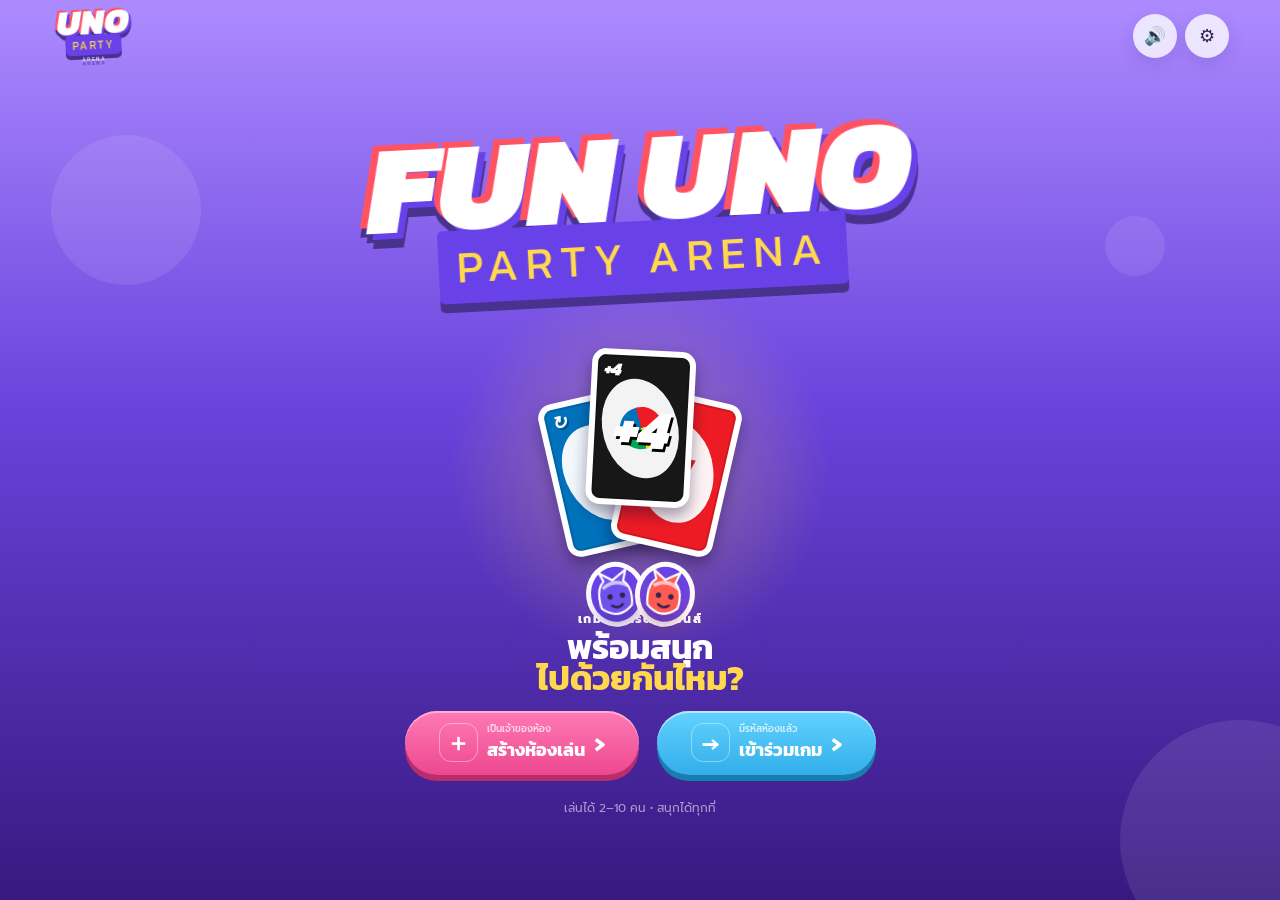
==== index.html @ 412ea960 "chore: init" ====
<!doctype html>
<html lang="th">
  <head>
    <meta charset="utf-8" />
    <meta name="viewport" content="width=device-width,initial-scale=1" />
    <meta name="theme-color" content="#6842e8" />
    <meta http-equiv="refresh" content="0; url=./prototype.html" />
    <title>UNO Party Arena</title>
    <link rel="canonical" href="./prototype.html" />
  </head>
  <body>
    <p>กำลังเปิด <a href="./prototype.html">UNO Party Arena</a>…</p>
    <script>location.replace('./prototype.html' + location.hash);</script>
  </body>
</html>
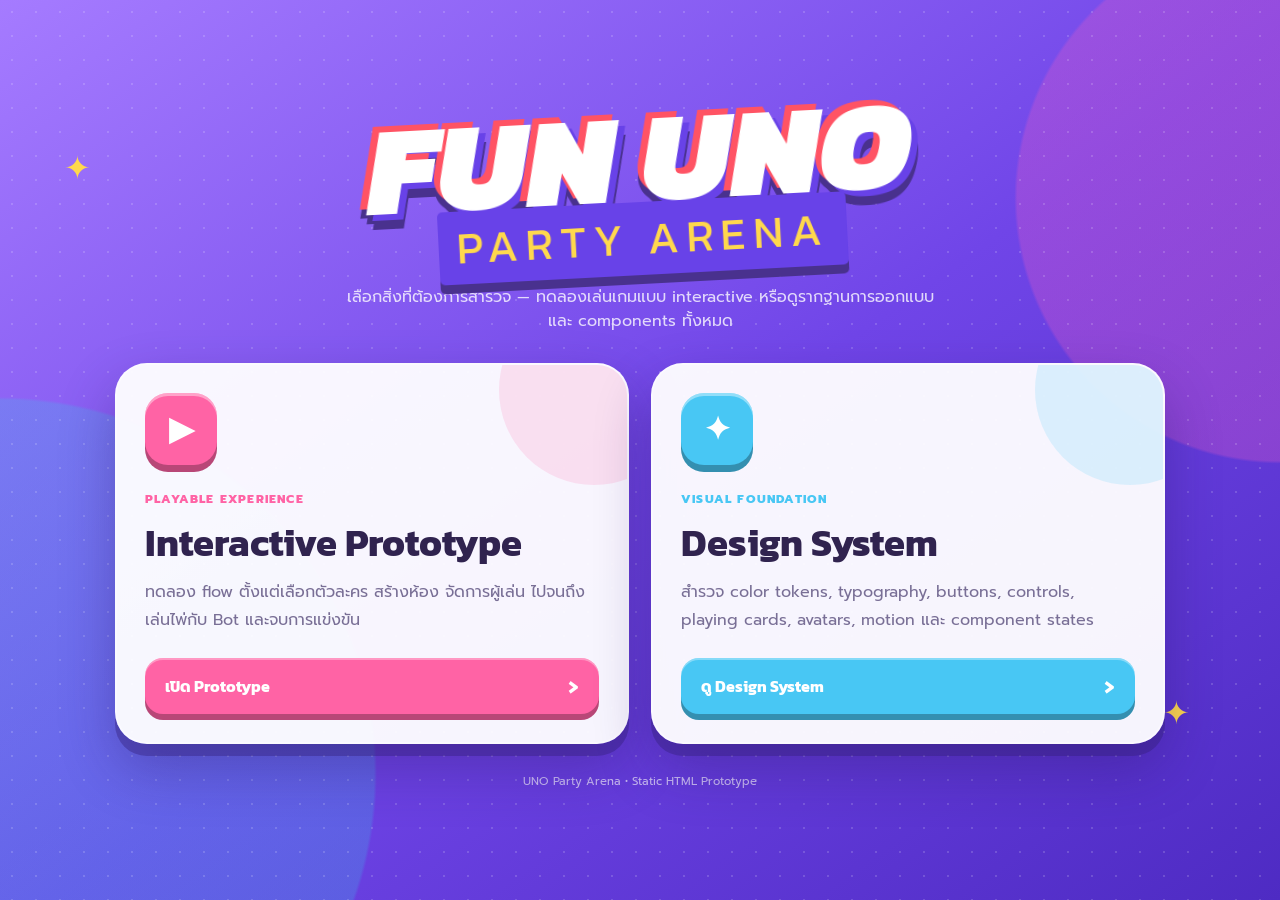
==== commit 3488882a: "feat: add index.html" ====
--- a/index.html
+++ b/index.html
@@ -4,12 +4,263 @@
     <meta charset="utf-8" />
     <meta name="viewport" content="width=device-width,initial-scale=1" />
     <meta name="theme-color" content="#6842e8" />
-    <meta http-equiv="refresh" content="0; url=./prototype.html" />
-    <title>UNO Party Arena</title>
-    <link rel="canonical" href="./prototype.html" />
+    <meta
+      name="description"
+      content="UNO Party Arena — เลือกดู Interactive Prototype หรือ Design System"
+    />
+    <title>UNO Party Arena — Project Hub</title>
+    <link rel="stylesheet" href="./styles.css" />
+    <style>
+      .hub {
+        min-height: 100svh;
+        position: relative;
+        overflow: hidden;
+        display: grid;
+        place-items: center;
+        padding: 42px 24px;
+        color: #fff;
+        background:
+          radial-gradient(
+            circle at 100% 22%,
+            #e65ac74d 0 18%,
+            transparent 18.2%
+          ),
+          radial-gradient(circle at 0 86%, #3bc3eb3d 0 25%, transparent 25.2%),
+          linear-gradient(145deg, #a57bff, #7045e8 52%, #4e2bc3);
+      }
+      .hub::before {
+        content: '';
+        position: absolute;
+        inset: 0;
+        pointer-events: none;
+        opacity: 0.16;
+        background-image: radial-gradient(#fff 1px, transparent 1px);
+        background-size: 24px 24px;
+      }
+      .hub-shell {
+        width: min(1050px, 100%);
+        position: relative;
+        z-index: 1;
+        text-align: center;
+      }
+      .hub-logo {
+        margin-bottom: 18px;
+      }
+      .hub-logo .logo.big {
+        margin: 0;
+      }
+      .hub-copy {
+        color: #ffffffc9;
+        max-width: 600px;
+        margin: 10px auto 30px;
+      }
+      .hub-options {
+        display: grid;
+        grid-template-columns: repeat(2, minmax(0, 1fr));
+        gap: 22px;
+      }
+      .hub-card {
+        min-height: 330px;
+        position: relative;
+        overflow: hidden;
+        display: flex;
+        flex-direction: column;
+        align-items: flex-start;
+        text-align: left;
+        padding: 28px;
+        border: 2px solid #ffffff5c;
+        border-radius: 32px;
+        color: var(--text);
+        background: #fffffff2;
+        box-shadow:
+          0 12px 0 #34207866,
+          0 25px 55px #29146255;
+        text-decoration: none;
+        transition:
+          transform 0.22s var(--bounce),
+          box-shadow 0.22s;
+      }
+      .hub-card:hover {
+        transform: translateY(-7px) rotate(-0.4deg);
+        box-shadow:
+          0 17px 0 #34207866,
+          0 32px 65px #29146266;
+      }
+      .hub-card:nth-child(2):hover {
+        transform: translateY(-7px) rotate(0.4deg);
+      }
+      .hub-card::after {
+        content: '';
+        position: absolute;
+        width: 190px;
+        height: 190px;
+        border-radius: 50%;
+        right: -62px;
+        top: -70px;
+        background: var(--card-accent);
+        opacity: 0.16;
+      }
+      .hub-card.prototype {
+        --card-accent: var(--s);
+      }
+      .hub-card.system {
+        --card-accent: var(--info);
+      }
+      .hub-icon {
+        width: 72px;
+        height: 72px;
+        display: grid;
+        place-items: center;
+        border-radius: 23px;
+        color: #fff;
+        font: 800 2rem Kanit;
+        background: var(--card-accent);
+        box-shadow:
+          inset 0 3px #ffffff66,
+          0 7px 0 color-mix(in srgb, var(--card-accent), #000 28%);
+      }
+      .hub-tag {
+        margin: 25px 0 7px;
+        color: var(--card-accent);
+        font-weight: 800;
+        font-size: 0.75rem;
+        letter-spacing: 0.1em;
+        text-transform: uppercase;
+      }
+      .hub-card h2 {
+        font-size: clamp(1.7rem, 3vw, 2.35rem);
+        margin-bottom: 8px;
+      }
+      .hub-card p {
+        color: var(--muted);
+        line-height: 1.7;
+        margin-bottom: 24px;
+      }
+      .hub-link {
+        margin-top: auto;
+        width: 100%;
+        min-height: 56px;
+        display: flex;
+        align-items: center;
+        justify-content: space-between;
+        padding: 0 20px;
+        border-radius: 18px;
+        color: #fff;
+        background: var(--card-accent);
+        font: 700 1rem Kanit;
+        box-shadow:
+          inset 0 2px #ffffff55,
+          0 6px 0 color-mix(in srgb, var(--card-accent), #000 28%);
+      }
+      .hub-link b {
+        font-size: 1.7rem;
+      }
+      .hub-foot {
+        margin-top: 28px;
+        font-size: 0.72rem;
+        color: #ffffffa6;
+      }
+      .hub-spark {
+        position: absolute;
+        color: var(--a);
+        font-size: 2rem;
+        animation: float 3s ease-in-out infinite;
+      }
+      .spark-1 {
+        left: 5%;
+        top: 16%;
+      }
+      .spark-2 {
+        right: 7%;
+        bottom: 18%;
+        animation-delay: -1.4s;
+      }
+      @media (max-width: 700px) {
+        .hub {
+          padding: 30px 18px;
+          align-items: start;
+        }
+        .hub-logo .logo.big strong {
+          font-size: 2.7rem;
+          text-shadow:
+            -3px -3px var(--danger),
+            3px 3px var(--p);
+        }
+        .hub-logo .logo.big span {
+          font-size: 0.78rem;
+        }
+        .hub-copy {
+          font-size: 0.86rem;
+          margin-bottom: 22px;
+        }
+        .hub-options {
+          grid-template-columns: 1fr;
+          gap: 16px;
+        }
+        .hub-card {
+          min-height: 245px;
+          padding: 20px;
+          border-radius: 25px;
+        }
+        .hub-icon {
+          width: 58px;
+          height: 58px;
+          border-radius: 18px;
+          font-size: 1.5rem;
+        }
+        .hub-tag {
+          margin-top: 18px;
+        }
+        .hub-card h2 {
+          font-size: 1.55rem;
+        }
+        .hub-card p {
+          font-size: 0.78rem;
+          margin-bottom: 17px;
+        }
+      }
+    </style>
   </head>
   <body>
-    <p>กำลังเปิด <a href="./prototype.html">UNO Party Arena</a>…</p>
-    <script>location.replace('./prototype.html' + location.hash);</script>
+    <main class="hub">
+      <span class="hub-spark spark-1" aria-hidden="true">✦</span
+      ><span class="hub-spark spark-2" aria-hidden="true">✦</span>
+      <section class="hub-shell">
+        <header class="hub-logo">
+          <div class="logo big">
+            <strong>FUN UNO</strong><span>PARTY ARENA</span>
+          </div>
+          <p class="hub-copy">
+            เลือกสิ่งที่ต้องการสำรวจ — ทดลองเล่นเกมแบบ interactive
+            หรือดูรากฐานการออกแบบและ components ทั้งหมด
+          </p>
+        </header>
+        <nav class="hub-options" aria-label="เลือกเนื้อหา">
+          <a class="hub-card prototype" href="./prototype.html"
+            ><span class="hub-icon" aria-hidden="true">▶</span
+            ><span class="hub-tag">Playable experience</span>
+            <h2>Interactive Prototype</h2>
+            <p>
+              ทดลอง flow ตั้งแต่เลือกตัวละคร สร้างห้อง จัดการผู้เล่น
+              ไปจนถึงเล่นไพ่กับ Bot และจบการแข่งขัน
+            </p>
+            <span class="hub-link">เปิด Prototype <b>›</b></span></a
+          >
+          <a class="hub-card system" href="./design-system.html"
+            ><span class="hub-icon" aria-hidden="true">✦</span
+            ><span class="hub-tag">Visual foundation</span>
+            <h2>Design System</h2>
+            <p>
+              สำรวจ color tokens, typography, buttons, controls, playing cards,
+              avatars, motion และ component states
+            </p>
+            <span class="hub-link">ดู Design System <b>›</b></span></a
+          >
+        </nav>
+        <footer class="hub-foot">
+          UNO Party Arena • Static HTML Prototype
+        </footer>
+      </section>
+    </main>
   </body>
 </html>
--- a/styles.css
+++ b/styles.css
@@ -0,0 +1,28 @@
+@import url('https://fonts.googleapis.com/css2?family=Kanit:wght@400;500;600;700;800;900&family=Prompt:wght@400;500;600;700&display=swap');
+:root{--p:#6842e8;--pl:#9b80f5;--pd:#49318e;--s:#ff63a5;--a:#ffd84d;--info:#48c7f4;--ok:#65de9c;--danger:#ff5364;--bg:#fff7ee;--surface:#fff;--sp:#f0e9ff;--text:#30234f;--muted:#796f96;--table:#251454;--red:#ed1c24;--yellow:#ffde00;--green:#00a651;--blue:#0072bc;--wild:#171717;--r1:12px;--r2:20px;--r3:32px;--pill:999px;--sh1:0 7px 18px #39217024;--sh2:0 18px 45px #39217035;--bounce:cubic-bezier(.2,.9,.35,1.25)}
+*{box-sizing:border-box}html,body{margin:0;min-height:100%;font-family:Prompt,sans-serif;color:var(--text);background:var(--bg)}button,input,select{font:inherit;color:inherit}button{cursor:pointer}button:focus-visible,input:focus-visible{outline:3px solid var(--a);outline-offset:3px}h1,h2,h3,p{margin-top:0}h1,h2,h3,.btn,.logo{font-family:Kanit,sans-serif}.hidden{display:none!important}.app{min-height:100vh;overflow:hidden;background:radial-gradient(circle at 10% 10%,#fff 0 3%,transparent 3.2%),linear-gradient(145deg,#fffaf4,#f7efff 58%,#e9f8ff)}.screen{display:none;min-height:100vh;padding:94px clamp(18px,5vw,68px) 36px;animation:screenIn .32s ease}.screen.active{display:block}.screen--center.active{display:grid;place-items:center}.topbar{position:fixed;z-index:100;inset:0 0 auto;height:72px;display:flex;justify-content:space-between;align-items:center;padding:10px clamp(18px,4vw,54px);pointer-events:none}.topbar>*{pointer-events:auto}.top-actions{display:flex;gap:8px}.icon{border:0;background:#ffffffc9;box-shadow:var(--sh1);width:44px;height:44px;border-radius:50%;display:grid;place-items:center;font-size:1.1rem}.brand{border:0;background:none}.logo{display:inline-grid;place-items:center;filter:drop-shadow(0 4px 0 var(--pd));transform:rotate(-3deg);color:#fff}.logo strong{font-size:2.15rem;font-weight:900;font-style:italic;line-height:.72;text-shadow:-2px -2px 0 var(--danger),2px 2px 0 var(--p)}.logo span{font-size:.7rem;letter-spacing:.16em;background:var(--p);color:var(--a);padding:2px 7px;border-radius:5px}.logo small{font-size:.34rem;letter-spacing:.25em}.logo.big{filter:drop-shadow(0 9px 0 var(--pd))}.logo.big strong{font-size:clamp(5rem,12vw,8rem);text-shadow:-6px -6px 0 var(--danger),6px 6px 0 var(--p)}.logo.big span{font-size:clamp(1.5rem,4vw,2.8rem);padding:3px 18px}.logo.big small{font-size:.8rem}.btn{border:0;border-radius:var(--pill);min-height:50px;padding:0 24px;display:inline-flex;align-items:center;justify-content:center;gap:9px;font-weight:700;color:#fff;background:linear-gradient(#7d5bf0,#5e38d5);box-shadow:inset 0 2px #ffffff55,0 6px 0 var(--pd),0 12px 20px #5532a933;transition:.17s}.btn:hover{transform:translateY(-3px);filter:saturate(1.15)}.btn:active{transform:translateY(3px);box-shadow:0 2px 0 var(--pd)}.btn:disabled{opacity:.45;cursor:not-allowed;transform:none}.btn.secondary{background:linear-gradient(#ff7ab5,#ed488f);box-shadow:inset 0 2px #fff6,0 6px 0 #b92d6b}.btn.yellow{background:linear-gradient(#ffe977,#ffc92d);color:#694813;box-shadow:inset 0 2px #fff9,0 6px 0 #d39618}.btn.white{background:#fff;color:var(--p);box-shadow:var(--sh1)}.btn.danger{background:var(--danger);box-shadow:0 6px 0 #be3040}.btn.lg{min-height:64px;font-size:1.13rem;padding:0 34px}.panel{background:#ffffffed;border:1px solid #fff;border-radius:var(--r3);box-shadow:var(--sh2);backdrop-filter:blur(14px)}.back{position:absolute;top:94px;left:clamp(18px,4vw,54px);border:0;background:none;color:var(--muted);font-weight:600}.title{text-align:center}.title .eyebrow,.eyebrow{color:var(--s);font-weight:800;font-size:.77rem;text-transform:uppercase;letter-spacing:.12em}.title h1{font-size:clamp(2.2rem,5vw,3.5rem);line-height:1;margin:8px 0}.title p{color:var(--muted)}
+.home{position:relative;background:radial-gradient(circle at 50% 52%,#ffd84d55,transparent 24%),linear-gradient(#ad8bff,#6a43dd 45%,#37197f);color:#fff}.home .hero{text-align:center;z-index:2}.hero p{opacity:.85}.hero-cast{height:190px;display:flex;align-items:end;justify-content:center;gap:clamp(8px,4vw,45px)}.hero-cast .avatar:first-child{transform:rotate(-8deg) translateY(22px)}.hero-cast .avatar:last-child{transform:rotate(8deg) translateY(22px)}.hero-actions{display:flex;justify-content:center;gap:18px}.float-shape{position:absolute;border-radius:50%;background:#ffffff17;animation:float 4s ease-in-out infinite}.fs1{width:150px;height:150px;left:4%;top:15%}.fs2{width:60px;height:60px;right:9%;top:24%;animation-delay:-2s}.fs3{width:240px;height:240px;right:-80px;bottom:-60px}.mock-note{font-size:.75rem;color:var(--muted);text-align:center}.home .mock-note{color:#ffffffa8;margin-top:24px}.avatar{--av:#6842e8;width:80px;height:88px;position:relative;display:grid;place-items:center;flex:none}.avatar.lg{width:140px;height:155px}.avatar.xl{width:180px;height:196px}.avatar:before{content:'';position:absolute;width:72%;height:55%;bottom:3%;background:var(--av);filter:blur(15px);opacity:.4;border-radius:50%}.avatar svg{width:100%;height:100%;position:relative;filter:drop-shadow(0 10px 6px #24154b44)}.avatar.turn:after{content:'';position:absolute;inset:-7px;border:3px solid var(--a);border-radius:50%;box-shadow:0 0 25px var(--a);animation:pulse 1.2s infinite}.portrait{max-width:850px;margin:auto;padding-top:125px}.avatar-stage{height:240px;display:grid;place-items:center;position:relative}.avatar-stage:before{content:'';position:absolute;width:240px;height:240px;border-radius:50%;background:repeating-conic-gradient(#ffd84d44 0 12deg,transparent 12deg 24deg);animation:spin 25s linear infinite}.avatar-stage h2{position:absolute;bottom:0;background:#fff;padding:7px 18px;border-radius:var(--pill);box-shadow:var(--sh1);font-size:1rem}.field{display:grid;gap:7px}.field label{font-weight:700;font-size:.85rem}.input{height:55px;border:2px solid #e3d9f3;border-radius:17px;background:#fff;display:flex;align-items:center;padding:0 16px;gap:9px}.input:focus-within{border-color:var(--p)}.input input{border:0;outline:0;min-width:0;flex:1;background:transparent;font-weight:600}.avatar-grid{display:grid;grid-template-columns:repeat(6,1fr);gap:9px;margin:18px 0}.avatar-grid button{height:77px;border:2px solid transparent;border-radius:18px;background:#fff;box-shadow:var(--sh1);display:grid;place-items:center}.avatar-grid button.selected{border-color:var(--p);background:var(--sp);transform:translateY(-3px)}.avatar-grid .avatar{width:53px;height:58px}.footer-actions{display:flex;justify-content:space-between;gap:15px}.form-card{padding:25px;margin:22px 0;display:grid}.row{min-height:66px;border-bottom:1px solid #eee8f6;display:flex;align-items:center;justify-content:space-between;gap:18px}.row:last-child{border:0}.row b,.row small{display:block}.row small{color:var(--muted);font-size:.72rem}.stepper{display:flex;align-items:center;background:var(--sp);padding:4px;border-radius:var(--pill)}.stepper button{width:34px;height:34px;border:0;border-radius:50%;background:transparent;font-weight:800}.stepper strong{width:35px;text-align:center}.toggle{width:52px;height:29px;padding:3px;border:0;border-radius:var(--pill);background:#d9d2e5}.toggle i{display:block;width:23px;height:23px;border-radius:50%;background:#fff;box-shadow:0 2px 5px #0003;transition:.2s}.toggle.on{background:var(--ok)}.toggle.on i{transform:translateX(23px)}.create .btn.lg{width:100%}.join-box{text-align:center;max-width:560px}.join-cast{display:flex;align-items:center;justify-content:center;gap:20px;margin-bottom:20px}.join-cast span{font-size:3rem;color:var(--s)}.code-input{display:flex;justify-content:center;gap:12px;margin:25px 0;position:relative}.code-input span{width:66px;height:78px;border:2px solid #ded3ef;background:#fff;border-radius:18px;display:grid;place-items:center;font:800 2.2rem Kanit;color:var(--p);box-shadow:var(--sh1)}.code-input input{position:absolute;opacity:0;inset:0}.join-box>.btn{width:min(100%,400px)}
+.lobby{max-width:1250px;margin:auto}.lobby-head{display:flex;justify-content:space-between;align-items:end;margin:25px 0}.lobby-head h1{font-size:2.6rem;margin:5px 0}.lobby-head p{color:var(--muted)}.room-code{color:var(--p);font-size:1.2rem;letter-spacing:.18em;font-weight:800}.lobby-table{height:370px;position:relative;padding:30px;background:linear-gradient(145deg,#452986,#201147);overflow:hidden}.lobby-table:before{content:'';position:absolute;inset:38px 10%;border:3px solid #ffffff18;border-radius:50%}.table-center-label{position:absolute;left:50%;top:50%;transform:translate(-50%,-50%);color:#fff;text-align:center}.table-center-label strong{display:block;font:800 2rem Kanit}.seats{position:relative;z-index:2;display:grid;grid-template-columns:repeat(3,1fr);align-content:space-between;gap:88px 15%;height:100%}.person{min-width:190px;display:flex;align-items:center;gap:9px;background:#fff;border-radius:19px;padding:7px 10px;box-shadow:var(--sh1);position:relative}.person .avatar{width:58px;height:64px}.person-info{min-width:0;flex:1}.person-info b,.person-info small{display:block;white-space:nowrap;overflow:hidden;text-overflow:ellipsis}.person-info small{font-size:.65rem;color:var(--muted)}.person-actions{display:grid;gap:4px}.person-actions button{border:0;background:var(--sp);color:var(--p);border-radius:8px;width:29px;height:27px}.spectator{margin-top:22px}.spectator header{display:flex;justify-content:space-between;align-items:center}.spectator h2{font-size:1.1rem;margin:0}.spectator-list{display:flex;gap:12px;overflow:auto;padding:14px 2px}.spectator-list .person{min-width:220px}.lobby-foot{display:flex;justify-content:space-between;align-items:center;margin-top:22px;color:var(--muted);font-size:.75rem}
+.card{--c:var(--wild);width:104px;aspect-ratio:2/3;position:relative;border:6px solid #fff;border-radius:14px;background:var(--c);color:#fff;box-shadow:0 8px 15px #12072f66,inset 0 0 0 2px #0002;overflow:hidden;flex:none}.card.red{--c:var(--red)}.card.yellow{--c:var(--yellow);color:var(--text)}.card.green{--c:var(--green)}.card.blue{--c:var(--blue)}.card.wild{--c:var(--wild)}.card:before{content:'';position:absolute;width:82%;height:70%;left:9%;top:15%;border-radius:50%;background:#fffffff2;transform:rotate(-18deg)}.card .corner{position:absolute;z-index:2;left:6px;top:1px;font:900 1.15rem Kanit;font-style:italic;text-shadow:1px 2px #0004}.card .corner.bottom{left:auto;top:auto;right:6px;bottom:1px;transform:rotate(180deg)}.card .face{position:absolute;z-index:1;inset:18%;display:grid;place-items:center;transform:rotate(-18deg)}.card .face b{font:900 3.4rem Kanit;font-style:italic;color:var(--c);transform:rotate(18deg)}.card.wild .face b{z-index:2;color:#fff;text-shadow:2px 3px #000}.card.wild .face:before{content:'';position:absolute;width:72%;aspect-ratio:1;border-radius:50%;background:conic-gradient(var(--red) 0 25%,var(--yellow) 0 50%,var(--green) 0 75%,var(--blue) 0)}.card.back{background:repeating-radial-gradient(ellipse at 30% 20%,#9c7df9 0 8px,#6842e8 9px 17px)}.card.back:before{inset:7px;width:auto;height:auto;border:2px solid #fff;background:none;transform:none;border-radius:8px}.card.back .face b{color:var(--p);font-size:1.5rem;background:#fff;padding:8px;border-radius:50%;transform:rotate(0)}.card.small{width:62px;border-width:4px;border-radius:9px}.card.small .face b{font-size:2rem}.card.small .corner{font-size:.72rem}.game{position:relative;height:100vh;min-height:620px;padding:0;background:radial-gradient(circle at 50% 10%,#7954e3,#2c1761 67%,#14082f);color:#fff;overflow:hidden}.game-hud{position:absolute;z-index:20;inset:8px 22px auto;display:flex;justify-content:space-between;align-items:center}.turn-pill{background:#ffffff17;border:1px solid #ffffff22;backdrop-filter:blur(10px);border-radius:var(--pill);padding:7px 15px;font-size:.72rem}.table{position:absolute;inset:8% 4% 18%;border-radius:50%;background:linear-gradient(150deg,#d09aff,#6842e8 35%,#32166f 75%);box-shadow:0 34px 0 #12082c,0 48px 50px #08021ba8,inset 0 7px #e5caff}.felt{position:absolute;inset:4%;border-radius:50%;background:radial-gradient(ellipse at 45% 40%,#54329b,#251454 68%);box-shadow:inset 0 0 55px #0c0327}.felt:after{content:'';position:absolute;inset:0;border-radius:inherit;background-image:radial-gradient(#fff 1px,transparent 1px);background-size:18px 18px;opacity:.09}.opponents{position:absolute;z-index:5;inset:0}.opponent{position:absolute;transform:translate(-50%,-50%);display:grid;place-items:center}.opponent .avatar{width:65px;height:72px}.op-label{background:#15092fd9;border:1px solid #ffffff22;border-radius:var(--pill);padding:4px 11px;font-size:.66rem;white-space:nowrap}.opponent.current .op-label{background:var(--a);color:var(--text);box-shadow:0 0 20px var(--a)}.mini-cards{position:absolute;left:57px;top:12px;display:flex}.mini-cards .card{width:28px;border-width:2px;border-radius:4px;margin-left:-21px}.center-piles{position:absolute;z-index:6;left:50%;top:50%;transform:translate(-50%,-50%);display:flex;gap:28px}.pile{text-align:center}.pile .card{width:83px}.pile small{display:block;opacity:.6;margin-top:6px}.color-now{position:absolute;z-index:7;left:50%;top:69%;transform:translateX(-50%);background:#12082dcc;border-radius:var(--pill);padding:6px 11px;font-size:.62rem}.color-now i{display:inline-block;width:9px;height:9px;border-radius:50%;background:var(--tone);margin-right:6px}.local-dock{position:absolute;z-index:10;inset:auto 0 0;height:28%;background:linear-gradient(transparent,#1e0e47 55%,#100527);display:flex;align-items:end;justify-content:center;padding-bottom:15px}.local-user{position:absolute;left:2%;bottom:25px;display:flex;align-items:center;gap:8px}.local-user .avatar{width:65px;height:72px}.local-user b,.local-user small{display:block}.local-user small{font-size:.65rem;color:var(--a)}.hand{height:180px;display:flex;align-items:end;justify-content:center;max-width:63vw}.hand .card{margin-left:clamp(-39px,-2.5vw,-20px);transform:translateY(var(--lift,0)) rotate(var(--rot,0deg));transform-origin:bottom;transition:.18s var(--bounce);cursor:pointer}.hand .card:first-child{margin-left:0}.hand .card.playable{box-shadow:0 0 0 3px var(--a),0 0 22px var(--a),0 8px 15px #0008}.hand .card.playable:hover{transform:translateY(-22px) rotate(0) scale(1.06);z-index:99!important}.hand .card.invalid{animation:shake .35s}.game-actions{position:absolute;right:2%;bottom:24px;display:grid;gap:11px}.game-actions .btn{min-width:116px}.overlay{position:fixed;z-index:300;inset:0;background:#190b3bd8;backdrop-filter:blur(9px);display:grid;place-items:center;padding:20px}.modal{width:min(540px,100%);max-height:90vh;overflow:auto;background:#fff;color:var(--text);border-radius:30px;padding:25px;box-shadow:var(--sh2);animation:pop .3s var(--bounce)}.modal-head{display:flex;justify-content:space-between;align-items:center}.modal-head h2{margin:0}.close{border:0;background:var(--sp);width:38px;height:38px;border-radius:50%}.wild-picker{text-align:center}.wild-options{display:grid;grid-template-columns:1fr 1fr;gap:12px;margin-top:20px}.wild-options button{height:78px;border:0;border-radius:19px;background:color-mix(in srgb,var(--tone),white 82%);font-weight:700}.wild-options i{display:inline-block;width:31px;height:31px;border-radius:50%;vertical-align:middle;margin-right:7px;background:var(--tone);box-shadow:inset 0 3px #fff7}.c-red{--tone:var(--red)}.c-yellow{--tone:var(--yellow)}.c-green{--tone:var(--green)}.c-blue{--tone:var(--blue)}.uno-burst{position:fixed;z-index:400;left:50%;top:43%;transform:translate(-50%,-50%);font:italic 900 clamp(6rem,18vw,13rem) Kanit;text-shadow:-8px -8px var(--danger),8px 8px var(--p),0 18px 30px #0009;animation:uno .8s var(--bounce)}.toast{position:fixed;z-index:500;left:50%;bottom:28%;transform:translateX(-50%);padding:10px 18px;border-radius:var(--pill);background:var(--danger);color:#fff;font-weight:700}.result{text-align:center;position:relative;background:radial-gradient(circle at 50% 24%,#fff4a8,#fff7ee 43%,#efe3ff)}.trophy{width:95px;height:95px;border-radius:50%;margin:auto;display:grid;place-items:center;font-size:3rem;background:linear-gradient(#fff079,#f5b81e);box-shadow:0 9px 0 #cd8a0b,0 17px 35px #d8992555}.result h1{font-size:3.2rem;margin:8px}.rank{padding:18px 22px;width:min(560px,100%);margin:18px auto}.rank-row{display:flex;align-items:center;gap:10px;border-top:1px solid #eee8f6;padding:7px}.rank-row .avatar{width:45px;height:50px}.rank-row b{flex:1;text-align:left}.rank-row small{color:var(--muted)}.result-actions{display:flex;justify-content:center;gap:14px}.invite{text-align:center}.qr{width:190px;height:190px;margin:18px auto;background:repeating-conic-gradient(#30234f 0 25%,#fff 0 50%) 0/14px 14px;border:14px solid var(--sp);border-radius:20px;position:relative}.qr:after{content:'7749';position:absolute;inset:55px 28px;background:#fff;border-radius:12px;display:grid;place-items:center;font:800 1.6rem Kanit;color:var(--p)}.copybox{display:flex;background:#f3eef9;border-radius:14px;padding:5px;margin:12px 0}.copybox code{min-width:0;flex:1;overflow:hidden;text-overflow:ellipsis;padding:9px;text-align:left}.copybox button{border:0;background:#fff;border-radius:10px}.design-page{padding:45px max(24px,5vw)}.design-head{display:flex;align-items:center;justify-content:space-between}.design-section{margin:44px 0}.design-section h2{font-size:1.65rem}.swatches{display:grid;grid-template-columns:repeat(auto-fit,minmax(150px,1fr));gap:14px}.swatch{height:110px;padding:14px;border-radius:20px;color:#fff;display:flex;flex-direction:column;justify-content:end;box-shadow:var(--sh1)}.swatch.light{color:var(--text)}.showcase{display:flex;flex-wrap:wrap;align-items:center;gap:16px}.component-panel{padding:24px}.type-scale>*{margin:8px 0}.states button{min-width:130px}.token-table{width:100%;border-collapse:collapse}.token-table th,.token-table td{text-align:left;padding:12px;border-bottom:1px solid #e9e1f2}.token-table code{color:var(--p)}
+@keyframes screenIn{from{opacity:0;transform:translateY(12px)}}@keyframes float{50%{transform:translateY(-12px) rotate(3deg)}}@keyframes pulse{50%{transform:scale(1.08);opacity:.7}}@keyframes spin{to{rotate:360deg}}@keyframes pop{from{transform:scale(.8) translateY(25px);opacity:0}}@keyframes uno{0%{transform:translate(-50%,-50%) scale(0) rotate(-15deg)}60%{transform:translate(-50%,-50%) scale(1.25)}100%{transform:translate(-50%,-50%) scale(1)}}@keyframes shake{25%{translate:-8px}50%{translate:8px}75%{translate:-5px}}
+@media(max-width:800px){.avatar-grid{grid-template-columns:repeat(4,1fr)}.lobby-head{align-items:start}.seats{grid-template-columns:1fr 1fr;gap:18px}.table-center-label,.lobby-table:before{display:none}.lobby-table{height:auto}.playing-card{width:80px}.opponent .avatar{width:50px;height:57px}.mini-cards{display:none}.hand{max-width:55vw}.card{width:78px}.game-actions .btn{min-width:90px;padding:0 12px}.local-user{left:1%}}
+@media(max-width:580px){.hero-actions,.footer-actions,.result-actions{flex-direction:column}.hero-cast .avatar:first-child,.hero-cast .avatar:last-child{display:none}.avatar-grid{grid-template-columns:repeat(3,1fr)}.seats{grid-template-columns:1fr}.lobby-head{flex-direction:column;gap:15px}.lobby-head .btn,.lobby-foot .btn{width:100%}.lobby-foot{align-items:stretch;flex-direction:column;gap:12px}.code-input span{width:54px;height:67px}.design-head{align-items:start;flex-direction:column;gap:18px}}
+@media(orientation:portrait) and (max-width:900px){.game:after{content:'↻  กรุณาหมุนเครื่องเป็นแนวนอนเพื่อเล่นเกม';position:fixed;z-index:900;inset:0;background:linear-gradient(145deg,var(--p),var(--table));display:grid;place-items:center;text-align:center;padding:35px;font:700 1.4rem Kanit}}
+@media(prefers-reduced-motion:reduce){*,*:before,*:after{animation-duration:.001ms!important;animation-iteration-count:1!important;transition-duration:.001ms!important}}
+.logo.big{margin-bottom:22px}.logo.big small{margin-top:5px}.hero>p{margin-top:4px}
+
+/* Mobile-first visual direction — aligned to the supplied portrait game reference. */
+.btn.info{background:linear-gradient(#63d2ff,#32aeea);box-shadow:inset 0 2px #fff8,0 6px 0 #177faf}.btn small{display:block;font:500 .6rem Prompt;opacity:.78}.btn-symbol{width:39px;height:39px;border:1px solid #ffffff66;border-radius:12px;display:grid;place-items:center;font-size:1.5rem}.hero-card-stack{height:235px;position:relative;margin:6px auto -18px;width:250px}.hero-card{position:absolute!important;width:104px!important;left:73px;top:43px}.hero-card.h-left{transform:rotate(-13deg) translate(-42px,20px)}.hero-card.h-right{transform:rotate(13deg) translate(42px,20px)}.hero-card.h-main{z-index:3;transform:rotate(3deg) translateY(-15px)}.hero-cast{height:67px;align-items:center;gap:4px}.hero-cast .avatar{width:60px;height:65px;border:5px solid #fff;border-radius:50%;background:var(--p)}.hero-cast .avatar+ .avatar{margin-left:-9px}.hero-kicker{color:#fff;margin-top:5px}.hero h1{font-size:2.1rem;line-height:.9;margin:2px 0 18px}.hero h1 em{color:var(--a);font-style:normal}.hero-actions .btn{min-width:210px;text-align:left;justify-content:space-between}.hero-actions .btn>span:nth-child(2){flex:1}.hero-actions .btn>b{font-size:1.8rem}.create-table-visual{height:180px;position:relative;margin:0 auto 12px;max-width:390px}.mini-table{position:absolute;inset:49px 38px 30px;background:#55d3a2;border:8px solid #fff;border-radius:50%;box-shadow:0 13px 0 #d7d1e9,0 20px 30px #43228d44;display:grid;place-items:center}.mini-card{background:var(--p);color:var(--a);padding:14px 9px;border:3px solid #fff;border-radius:9px;transform:rotate(3deg);font:800 .7rem Kanit;text-align:center}.create-seat{position:absolute}.create-seat .avatar{width:62px;height:68px;border:4px solid #fff;border-radius:50%;background:var(--p)}.create-seat.seat-0{left:14px;top:76px}.create-seat.seat-1{left:33%;top:0}.create-seat.seat-2{right:25%;top:0}.create-seat.seat-3{right:14px;top:76px}.rule-pill{font-size:.7rem;color:#14956d;background:#dbfaed;border-radius:var(--pill);padding:6px 10px}
+
+@media(max-width:600px){
+  .app{background:#744bea}.topbar{position:absolute}.topbar .brand{display:none}.topbar .icon{background:#ffffff22;color:#fff;box-shadow:none;border:1px solid #ffffff55}.screen{padding:75px 18px 24px;background:radial-gradient(circle at 100% 28%,#dc5ec855 0 18%,transparent 18.2%),radial-gradient(circle at 0 78%,#43b7de33 0 22%,transparent 22.2%),linear-gradient(180deg,#9d75ff,#7045e8 55%,#5834d2);color:#fff;min-height:100svh}.screen.portrait{padding-top:76px}.home{padding-top:35px!important}.home .logo.big{margin:0 0 3px}.home .logo.big strong{font-size:2.1rem;text-shadow:-2px -2px var(--danger),2px 2px var(--p)}.home .logo.big span{font-size:.65rem;padding:2px 7px}.home .hero{width:100%;max-width:390px}.hero-actions{flex-direction:column;gap:12px;align-items:stretch}.hero-actions .btn{width:100%;min-height:62px}.home .mock-note{margin-top:34px}.float-shape{display:none}.back{top:25px;left:18px;width:46px;height:46px;border-radius:50%;display:grid;place-items:center;background:#ffffff1c;color:#fff;border:2px solid #ffffffaa;box-shadow:0 4px 0 #4d2daf;font-size:0}.back:first-letter{font-size:1.4rem}.title{color:#fff;text-align:left;padding-left:58px}.title h1{font-size:2rem;margin:3px 0}.title p{color:#ffffffbb}.title .eyebrow{color:#ffffffbb}.avatar-stage{height:220px}.avatar-stage:before{width:205px;height:205px}.avatar-stage .avatar.xl{width:145px;height:160px}.avatar-stage h2{color:var(--p)}.field{color:var(--text)}.avatar-grid{background:#fff;border-radius:28px 28px 0 0;margin:12px -2px 0;padding:20px 16px 8px;grid-template-columns:repeat(6,1fr);gap:7px}.avatar-grid button{height:54px;background:var(--sp);box-shadow:none;border-radius:50%;padding:0}.avatar-grid .avatar{width:44px;height:48px}.portrait>.field{background:#fff;margin:0 -2px;padding:16px 16px 8px}.footer-actions{background:#fff;margin:0 -2px;padding:10px 16px 18px;border-radius:0 0 28px 28px}.footer-actions .btn{width:100%}.footer-actions .btn.white{display:none}.mobile-title{padding-left:58px}.create-table-visual{margin-top:8px}.form-card{margin:0;padding:18px;border-radius:28px;color:var(--text)}.form-card .btn{margin-top:15px;width:100%}.row{min-height:64px}.lobby{padding-top:76px}.lobby-head{margin:0 0 12px;padding-left:58px}.lobby-head h1{font-size:2rem;color:#fff;margin:2px 0}.lobby-head .eyebrow,.lobby-head p{color:#ffffffc4}.lobby-head .btn{position:absolute;right:16px;top:22px;width:auto;min-height:42px;font-size:.72rem}.lobby-table{height:330px;border-radius:0;background:transparent;box-shadow:none;border:0;padding:10px}.lobby-table:before{display:block;inset:85px 12% 50px;background:#55d3a2;border:7px solid #fff;box-shadow:0 12px 0 #dcd5ef,0 20px 35px #43228d55}.table-center-label{display:block;z-index:1}.table-center-label .logo{opacity:.14}.seats{display:block}.seats .person{position:absolute;min-width:0;width:100px;display:grid;justify-items:center;background:transparent;box-shadow:none;color:#fff;padding:0}.seats .person .avatar{width:68px;height:74px;background:var(--p);border:4px solid #fff;border-radius:50%}.seats .person:nth-child(1){left:50%;top:0;transform:translateX(-50%)}.seats .person:nth-child(2){left:1%;top:118px}.seats .person:nth-child(3){right:1%;top:118px}.seats .person:nth-child(4){left:18%;bottom:0}.seats .person:nth-child(5){right:18%;bottom:0}.seats .person-info{text-align:center}.seats .person-info small{color:#fff}.seats .person-actions{display:none}.spectator{background:#fff;color:var(--text);border-radius:25px;padding:14px;margin-top:8px}.spectator-list{padding-bottom:0}.spectator-list .person{min-width:180px;background:var(--sp);box-shadow:none}.spectator header .btn{font-size:.7rem;min-height:38px;padding:0 12px}.lobby-foot{color:#fff;display:grid;grid-template-columns:1fr 1.5fr;gap:9px}.lobby-foot>span{background:#36d4a2;border-radius:18px;padding:10px;font-weight:700;color:#17664d}.lobby-foot .btn{width:100%;min-height:60px;background:linear-gradient(#ffd85d,#ffbd32);color:#694813;box-shadow:0 6px 0 #d58b14}.join-box{width:100%;background:#fff;color:var(--text);border-radius:30px;padding:28px 18px}.join-box .title{padding:0;text-align:center;color:var(--text)}.join-box .title p{color:var(--muted)}.game{padding:0!important;background:linear-gradient(#8f63f4,#5d36d7)!important}.game:after{display:none!important}.game-hud{top:10px}.game-hud .logo strong{font-size:1.55rem}.table{inset:15% 3% 24%;border-radius:50%;background:#fff;box-shadow:0 15px 0 #d9d2e9,0 24px 34px #32158455}.felt{inset:2.5%;background:#56d3a3;box-shadow:inset 0 0 0 3px #ffffff55}.opponent .avatar{width:51px;height:56px}.op-label{font-size:.56rem;background:#fff;color:var(--text)}.center-piles{gap:10px}.pile .card{width:64px}.color-now{top:73%}.local-dock{height:26%;background:linear-gradient(transparent,#5630c8 50%,#3c229c)}.local-user{bottom:92px}.hand{height:130px;max-width:96vw;overflow:visible}.hand .card{width:67px;margin-left:-27px}.game-actions{bottom:83px}.game-actions .btn{min-width:75px;padding:0 9px}.game-actions .btn.secondary{font-size:0;width:55px;min-width:55px}.game-actions .btn.secondary:after{content:'＋';font-size:1.5rem}.result{background:linear-gradient(#9d75ff,#7045e8)!important}.result section{background:#fff;color:var(--text);border-radius:30px;padding:25px 16px;width:100%}.result .eyebrow{margin-top:15px;display:block}.result h1{font-size:2.5rem}
+}
+.hero-cast .avatar{display:grid!important}
+@media(max-width:600px){
+  html,body,.app{width:100%;max-width:100%;overflow-x:hidden}.topbar{display:none}.screen{width:100vw;max-width:100vw}
+  .back:after{content:'‹';font-size:2rem;line-height:1}
+  .row>div:first-child{min-width:0;flex:1}.row>.stepper,.row>.toggle,.row>strong{flex:none}.form-card{width:100%}
+  .lobby-head .btn{width:126px!important;max-width:126px;overflow:hidden;white-space:nowrap}.lobby-table{width:100%}
+  .opponent{width:76px}.op-label{display:block;max-width:76px;overflow:hidden;text-overflow:ellipsis;text-align:center}
+  .game-actions{right:12px!important;width:78px!important;z-index:35}.game-actions .btn{width:78px!important;max-width:78px!important}
+}
